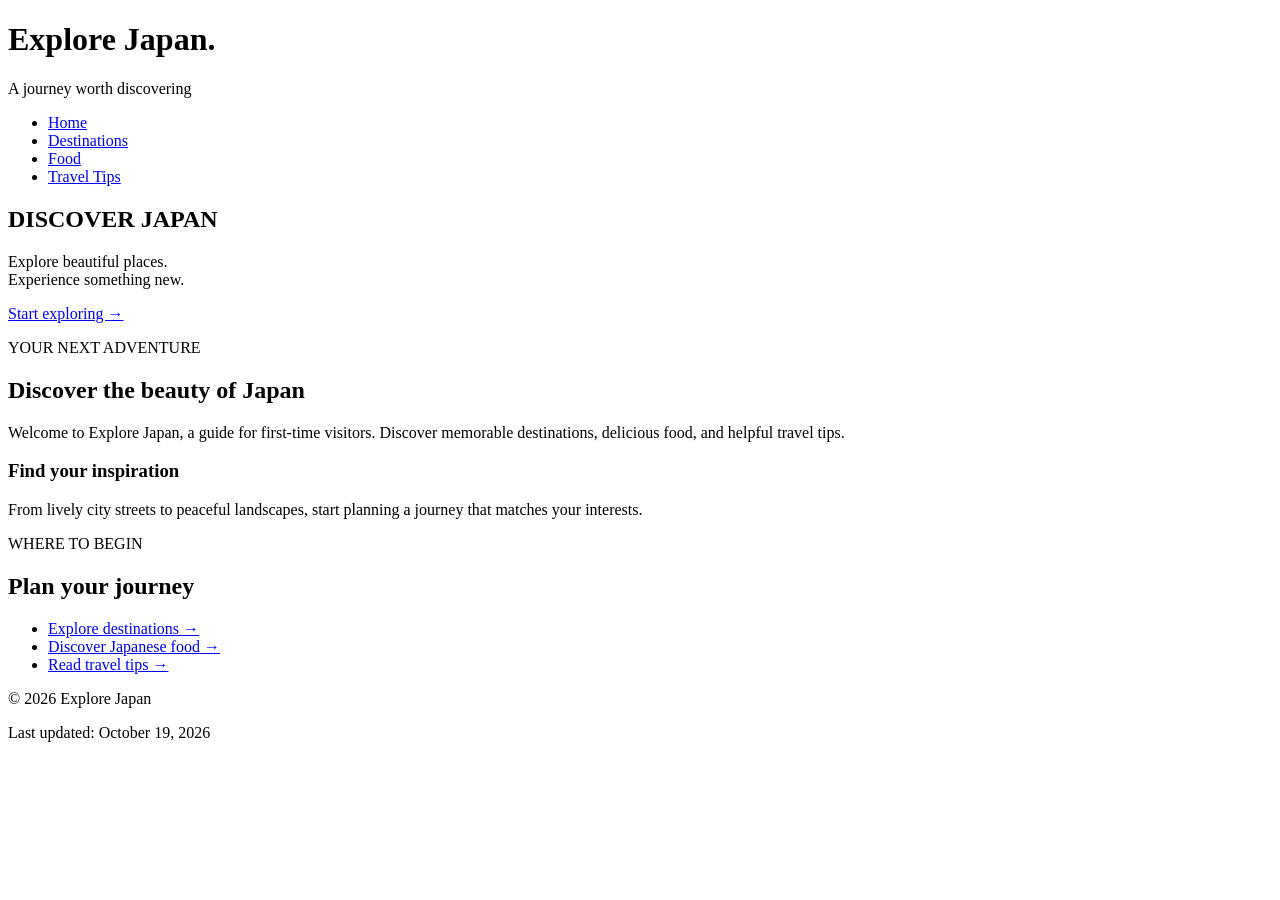
==== index.html @ c85fabd8 "Add files via upload" ====
<!DOCTYPE html>
<html lang="en">
<head>
    <meta charset="UTF-8">
    <meta name="description"
          content="Explore Japan: destinations, food, and travel tips.">
    <meta name="viewport"
          content="width=device-width, initial-scale=1.0">

    <title>Explore Japan | Home</title>
    <link rel="stylesheet" href="styles.css">
</head>

<body>
    <header>
        <h1>Explore Japan<span>.</span></h1>
        <p>A journey worth discovering</p>
    </header>

    <nav aria-label="Main navigation">
        <ul>
            <li><a href="index.html" aria-current="page">Home</a></li>
            <li><a href="#">Destinations</a></li>
            <li><a href="#">Food</a></li>
            <li><a href="#">Travel Tips</a></li>
        </ul>
    </nav>

    <main>
        <section class="hero">
            <h2>DISCOVER JAPAN</h2>
            <p>
                Explore beautiful places.<br>
                Experience something new.
            </p>
            <a class="button" href="#welcome">Start exploring &rarr;</a>
        </section>

        <div class="columns">
            <section id="welcome">
                <p class="eyebrow">YOUR NEXT ADVENTURE</p>
                <h2>Discover the beauty of Japan</h2>
                <p>
                    Welcome to Explore Japan, a guide for first-time
                    visitors. Discover memorable destinations,
                    delicious food, and helpful travel tips.
                </p>

                <h3>Find your inspiration</h3>
                <p>
                    From lively city streets to peaceful landscapes,
                    start planning a journey that matches your interests.
                </p>
            </section>

            <aside>
                <p class="eyebrow">WHERE TO BEGIN</p>
                <h2>Plan your journey</h2>
                <ul>
                    <li><a href="#">Explore destinations &rarr;</a></li>
                    <li><a href="#">Discover Japanese food &rarr;</a></li>
                    <li><a href="#">Read travel tips &rarr;</a></li>
                </ul>
            </aside>
        </div>
    </main>

    <footer>
        <p>&copy; 2026 Explore Japan</p>
        <p>Last updated: October 19, 2026</p>
    </footer>
</body>
</html>
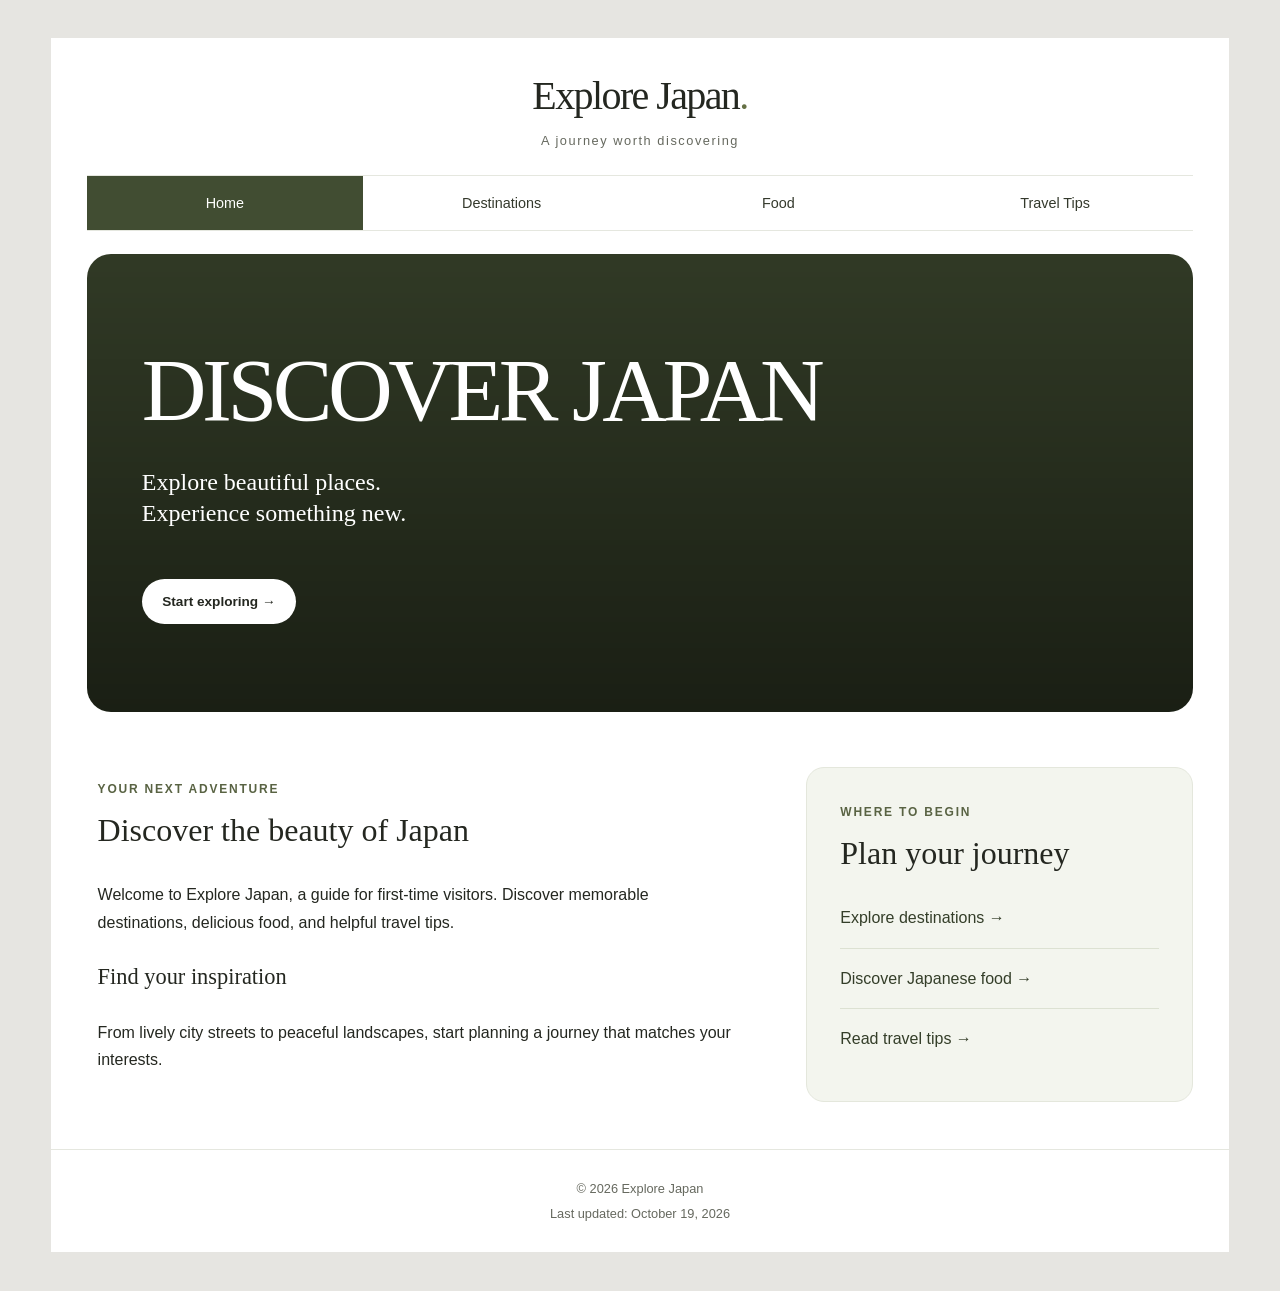
==== commit f644383f: "Add files via upload" ====
--- a/index.html
+++ b/index.html
@@ -8,7 +8,7 @@
           content="width=device-width, initial-scale=1.0">
 
     <title>Explore Japan | Home</title>
-    <link rel="stylesheet" href="styles.css">
+    <link rel="stylesheet" href="Styles.css">
 </head>
 
 <body>
--- a/Styles.css
+++ b/Styles.css
@@ -0,0 +1,263 @@
+/* General layout */
+* {
+    box-sizing: border-box;
+}
+
+html {
+    background-color: #e6e5e1;
+}
+
+body {
+    width: 92%;
+    margin: 3% auto;
+    color: #242720;
+    background-color: #ffffff;
+    font-family: Arial, Helvetica, sans-serif;
+    font-size: 100%;
+    line-height: 1.7;
+}
+
+/* Header */
+header {
+    padding: 2% 4%;
+    text-align: center;
+}
+
+header h1 {
+    margin: 0;
+    font-family: Georgia, "Times New Roman", serif;
+    font-size: 2.5em;
+    font-weight: normal;
+    letter-spacing: -0.04em;
+}
+
+header h1 span {
+    color: #657044;
+}
+
+header p {
+    margin: 0;
+    color: #66695f;
+    font-size: 0.8em;
+    letter-spacing: 0.12em;
+}
+
+/* Navigation */
+nav {
+    margin: 0 3%;
+    border-top: 1px solid #e5e7df;
+    border-bottom: 1px solid #e5e7df;
+}
+
+nav ul {
+    margin: 0;
+    padding: 0;
+    list-style: none;
+}
+
+nav ul::after {
+    content: "";
+    display: block;
+    clear: both;
+}
+
+nav li {
+    float: left;
+    width: 25%;
+}
+
+nav a {
+    display: block;
+    padding: 1em 2%;
+    color: #34392c;
+    text-align: center;
+    text-decoration: none;
+    font-size: 0.9em;
+}
+
+nav a:hover,
+nav a:focus,
+nav a[aria-current="page"] {
+    color: #ffffff;
+    background-color: #414d32;
+}
+
+/* Main area */
+main {
+    width: 100%;
+    padding: 2% 3% 4%;
+}
+
+/* Large scenic banner */
+.hero {
+    padding: 8% 5%;
+    border-radius: 24px;
+    color: #ffffff;
+    background-color: #414d32;
+    background-image:
+        linear-gradient(
+            rgba(0, 0, 0, 0.25),
+            rgba(0, 0, 0, 0.6)
+        ),
+        url("images/japan.jpg");
+    background-position: center;
+    background-size: cover;
+}
+
+.hero h2 {
+    margin: 0 0 3%;
+    font-family: Georgia, "Times New Roman", serif;
+    font-size: clamp(2.5em, 7vw, 7em);
+    font-weight: normal;
+    line-height: 1.05;
+    letter-spacing: -0.05em;
+}
+
+.hero p {
+    margin-bottom: 5%;
+    font-family: Georgia, "Times New Roman", serif;
+    font-size: 1.5em;
+    line-height: 1.3;
+}
+
+.button {
+    display: inline-block;
+    padding: 0.8em 1.5em;
+    border-radius: 30px;
+    color: #242720;
+    background-color: #ffffff;
+    text-decoration: none;
+    font-size: 0.85em;
+    font-weight: bold;
+}
+
+.button:hover,
+.button:focus {
+    background-color: #e5e9d9;
+}
+
+/* Book-style fluid columns */
+.columns {
+    width: 100%;
+    margin-top: 5%;
+}
+
+.columns::after {
+    content: "";
+    display: block;
+    clear: both;
+}
+
+#welcome {
+    float: left;
+    width: 62%;
+    padding: 1% 3% 1% 1%;
+}
+
+aside {
+    float: right;
+    width: 35%;
+    padding: 3%;
+    border: 1px solid #e4e7dc;
+    border-radius: 18px;
+    background-color: #f3f5ee;
+}
+
+.columns h2 {
+    margin: 0 0 5%;
+    font-family: Georgia, "Times New Roman", serif;
+    font-size: 2em;
+    font-weight: normal;
+    line-height: 1.2;
+}
+
+.columns h3 {
+    font-family: Georgia, "Times New Roman", serif;
+    font-size: 1.4em;
+    font-weight: normal;
+}
+
+.eyebrow {
+    margin-top: 0;
+    color: #596343;
+    font-size: 0.75em;
+    font-weight: bold;
+    letter-spacing: 0.15em;
+}
+
+aside ul {
+    margin: 0;
+    padding: 0;
+    list-style: none;
+}
+
+aside li {
+    border-bottom: 1px solid #dce1d2;
+}
+
+aside li:last-child {
+    border-bottom: 0;
+}
+
+aside a {
+    display: block;
+    padding: 1em 0;
+    color: #343e29;
+    text-decoration: none;
+}
+
+aside a:hover,
+aside a:focus {
+    text-decoration: underline;
+}
+
+/* Scalable content images */
+main img {
+    max-width: 100%;
+    height: auto;
+    border-radius: 16px;
+}
+
+/* Footer */
+footer {
+    clear: both;
+    padding: 2%;
+    border-top: 1px solid #e5e7df;
+    color: #66695f;
+    text-align: center;
+    font-size: 0.8em;
+}
+
+footer p {
+    margin: 0.3em 0;
+}
+
+/* Smaller screens */
+@media screen and (max-width: 600px) {
+    nav li {
+        width: 50%;
+    }
+
+    .hero {
+        padding: 12% 6%;
+    }
+
+    .hero p {
+        font-size: 1.2em;
+    }
+
+    #welcome,
+    aside {
+        float: none;
+        width: 100%;
+    }
+
+    #welcome {
+        padding: 4% 1%;
+    }
+
+    aside {
+        margin-top: 4%;
+        padding: 6%;
+    }
+}
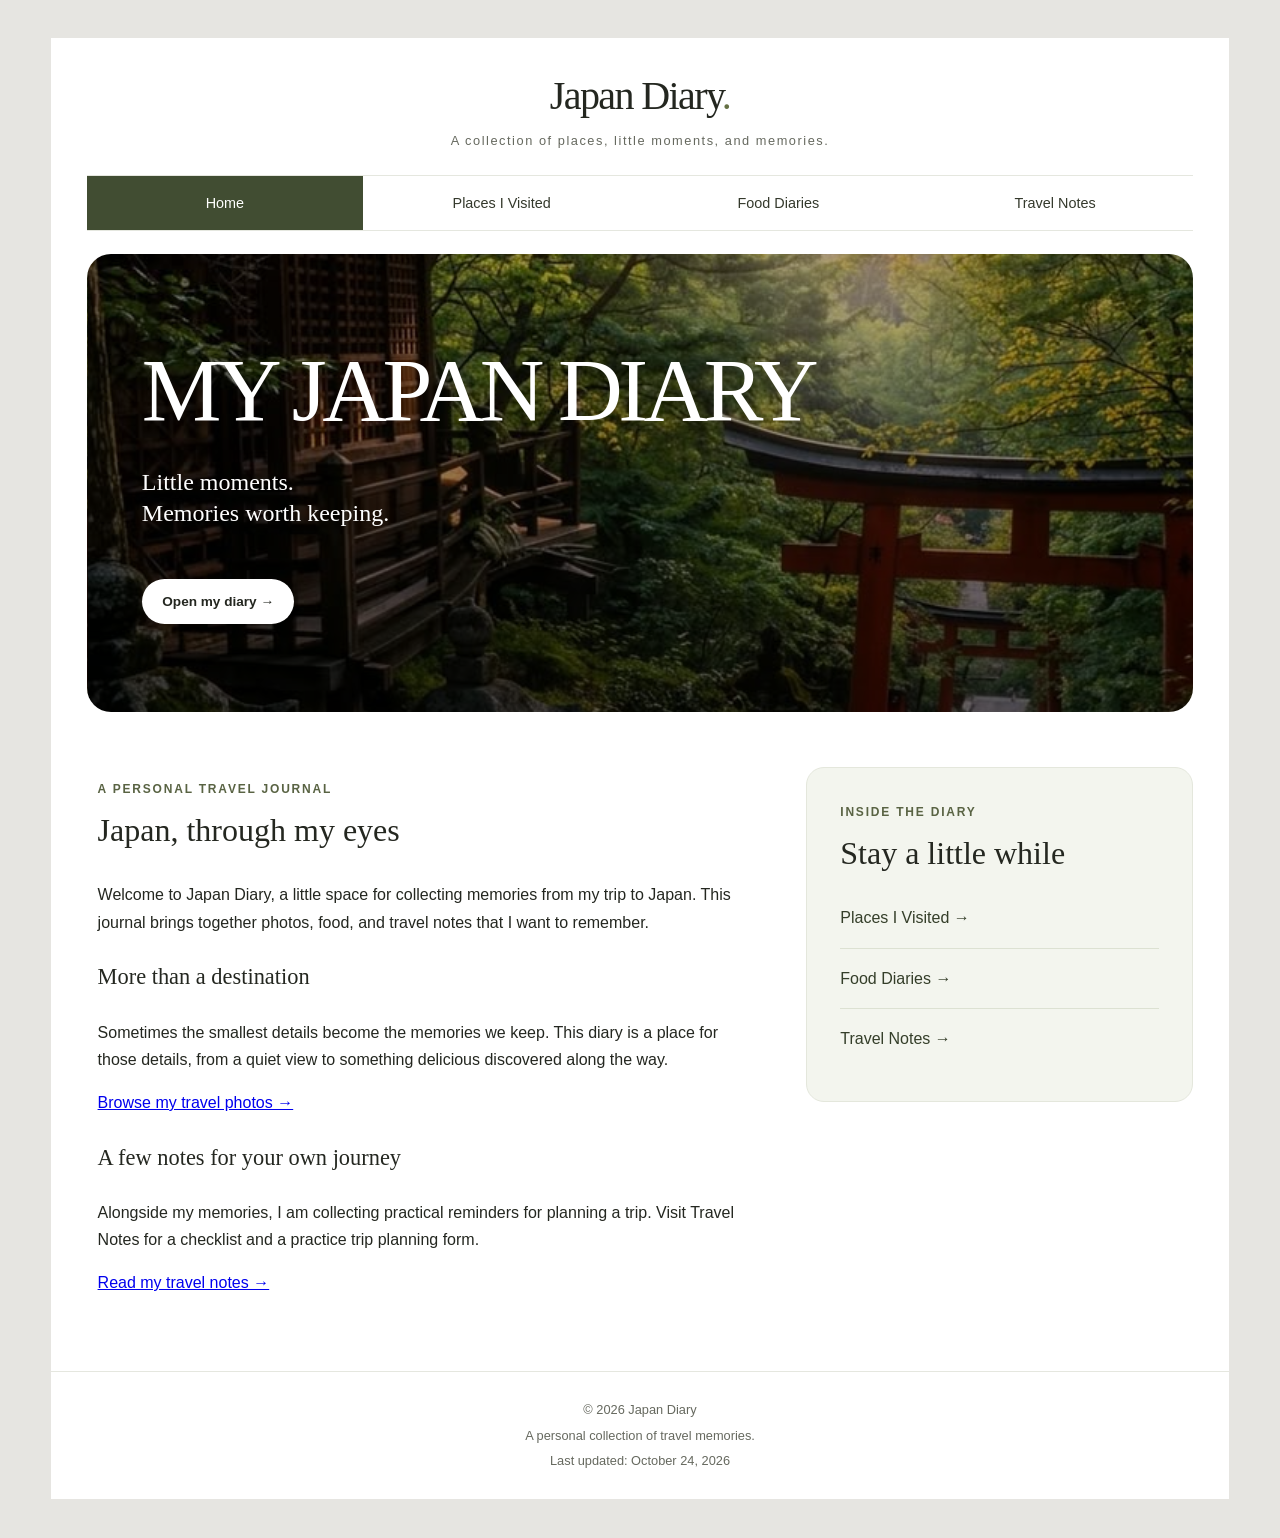
==== commit f0b6dc49: "Add files via upload" ====
--- a/index.html
+++ b/index.html
@@ -3,71 +3,103 @@
 <head>
     <meta charset="UTF-8">
     <meta name="description"
-          content="Explore Japan: destinations, food, and travel tips.">
+          content="Japan Diary: travel memories, favorite places, food, and personal travel notes.">
     <meta name="viewport"
           content="width=device-width, initial-scale=1.0">
-
-    <title>Explore Japan | Home</title>
+    <title>Japan Diary | Home</title>
     <link rel="stylesheet" href="Styles.css">
 </head>
 
 <body>
     <header>
-        <h1>Explore Japan<span>.</span></h1>
-        <p>A journey worth discovering</p>
+        <h1>Japan Diary<span>.</span></h1>
+        <p>A collection of places, little moments, and memories.</p>
     </header>
 
     <nav aria-label="Main navigation">
         <ul>
             <li><a href="index.html" aria-current="page">Home</a></li>
-            <li><a href="#">Destinations</a></li>
-            <li><a href="#">Food</a></li>
-            <li><a href="#">Travel Tips</a></li>
+            <li><a href="destinations.html">Places I Visited</a></li>
+            <li><a href="food.html">Food Diaries</a></li>
+            <li><a href="tips.html">Travel Notes</a></li>
         </ul>
     </nav>
 
     <main>
         <section class="hero">
-            <h2>DISCOVER JAPAN</h2>
+            <h2>MY JAPAN DIARY</h2>
             <p>
-                Explore beautiful places.<br>
-                Experience something new.
+                Little moments.<br>
+                Memories worth keeping.
             </p>
-            <a class="button" href="#welcome">Start exploring &rarr;</a>
+            <a class="button" href="destinations.html">
+                Open my diary &rarr;
+            </a>
         </section>
 
         <div class="columns">
             <section id="welcome">
-                <p class="eyebrow">YOUR NEXT ADVENTURE</p>
-                <h2>Discover the beauty of Japan</h2>
+                <p class="eyebrow">A PERSONAL TRAVEL JOURNAL</p>
+                <h2>Japan, through my eyes</h2>
+
                 <p>
-                    Welcome to Explore Japan, a guide for first-time
-                    visitors. Discover memorable destinations,
-                    delicious food, and helpful travel tips.
+                    Welcome to Japan Diary, a little space for
+                    collecting memories from my trip to Japan.
+                    This journal brings together photos, food,
+                    and travel notes that I want to remember.
                 </p>
 
-                <h3>Find your inspiration</h3>
+                <h3>More than a destination</h3>
                 <p>
-                    From lively city streets to peaceful landscapes,
-                    start planning a journey that matches your interests.
+                    Sometimes the smallest details become the
+                    memories we keep. This diary is a place for
+                    those details, from a quiet view to something
+                    delicious discovered along the way.
+                </p>
+
+                <p>
+                    <a href="destinations.html">
+                        Browse my travel photos &rarr;
+                    </a>
+                </p>
+
+                <h3>A few notes for your own journey</h3>
+                <p>
+                    Alongside my memories, I am collecting
+                    practical reminders for planning a trip.
+                    Visit Travel Notes for a checklist and
+                    a practice trip planning form.
+                </p>
+
+                <p>
+                    <a href="tips.html">Read my travel notes &rarr;</a>
                 </p>
             </section>
 
             <aside>
-                <p class="eyebrow">WHERE TO BEGIN</p>
-                <h2>Plan your journey</h2>
+                <p class="eyebrow">INSIDE THE DIARY</p>
+                <h2>Stay a little while</h2>
                 <ul>
-                    <li><a href="#">Explore destinations &rarr;</a></li>
-                    <li><a href="#">Discover Japanese food &rarr;</a></li>
-                    <li><a href="#">Read travel tips &rarr;</a></li>
+                    <li>
+                        <a href="destinations.html">
+                            Places I Visited &rarr;
+                        </a>
+                    </li>
+                    <li>
+                        <a href="food.html">Food Diaries &rarr;</a>
+                    </li>
+                    <li>
+                        <a href="tips.html">Travel Notes &rarr;</a>
+                    </li>
                 </ul>
             </aside>
         </div>
     </main>
 
     <footer>
-        <p>&copy; 2026 Explore Japan</p>
-        <p>Last updated: October 19, 2026</p>
+        <p>&copy; 2026 Japan Diary</p>
+        <p>A personal collection of travel memories.</p>
+        <p>Last updated: October 24, 2026</p>
     </footer>
 </body>
 </html>
--- a/Styles.css
+++ b/Styles.css
@@ -99,7 +99,7 @@
             rgba(0, 0, 0, 0.25),
             rgba(0, 0, 0, 0.6)
         ),
-        url("images/japan.jpg");
+     url("Images/japan.jpg");
     background-position: center;
     background-size: cover;
 }
@@ -260,4 +260,140 @@
         margin-top: 4%;
         padding: 6%;
     }
+}/* Trip planning form */
+form {
+    margin-top: 5%;
+}
+
+fieldset {
+    min-width: 0;
+    margin: 0;
+    padding: 5%;
+    border: 1px solid #c8cebd;
+    border-radius: 16px;
+}
+
+legend {
+    padding: 0 0.5em;
+    color: #414d32;
+    font-weight: bold;
+}
+
+form label {
+    display: block;
+    margin-top: 1em;
+    margin-bottom: 0.4em;
+    font-weight: bold;
+}
+
+form input,
+form select,
+form textarea {
+    display: block;
+    width: 100%;
+    padding: 0.8em;
+    border: 1px solid #929b83;
+    border-radius: 6px;
+    color: #242720;
+    background-color: #ffffff;
+    font: inherit;
+}
+
+form textarea {
+    resize: vertical;
+}
+
+form input:focus,
+form select:focus,
+form textarea:focus {
+    outline: 2px solid #414d32;
+    outline-offset: 2px;
+}
+
+.form-buttons {
+    margin-top: 1.5em;
+}
+
+.form-buttons button {
+    margin: 0.4em 0.5em 0 0;
+    padding: 0.8em 1.5em;
+    border: 1px solid #414d32;
+    border-radius: 24px;
+    color: #ffffff;
+    background-color: #414d32;
+    font: inherit;
+    cursor: pointer;
+}
+
+.form-buttons button[type="reset"] {
+    color: #414d32;
+    background-color: #ffffff;
+}
+
+.form-buttons button:hover {
+    color: #ffffff;
+    background-color: #28321e;
+}
+
+.form-buttons button:focus {
+    outline: 2px solid #414d32;
+    outline-offset: 3px;
+}
+
+/* Fluid image gallery */
+.gallery-grid::after {
+    content: "";
+    display: block;
+    clear: both;
+}
+
+.gallery {
+    float: left;
+    width: 48%;
+    margin: 0 4% 4% 0;
+    border: 1px solid #c8cebd;
+    border-radius: 12px;
+    overflow: hidden;
+    background-color: #ffffff;
+}
+
+.gallery:nth-child(even) {
+    margin-right: 0;
+}
+
+.gallery:hover {
+    border-color: #414d32;
+}
+
+.gallery a {
+    display: block;
+}
+
+.gallery a:focus {
+    outline: 3px solid #414d32;
+    outline-offset: -3px;
+}
+
+.gallery img {
+    display: block;
+    width: 100%;
+    height: auto;
+    aspect-ratio: 4 / 3;
+    object-fit: cover;
+    border-radius: 0;
+}
+
+.desc {
+    padding: 1em;
+    text-align: center;
+    font-size: 0.9em;
+}
+
+@media screen and (max-width: 600px) {
+    .gallery {
+        float: none;
+        width: 100%;
+        margin-right: 0;
+        margin-bottom: 6%;
+    }
 }
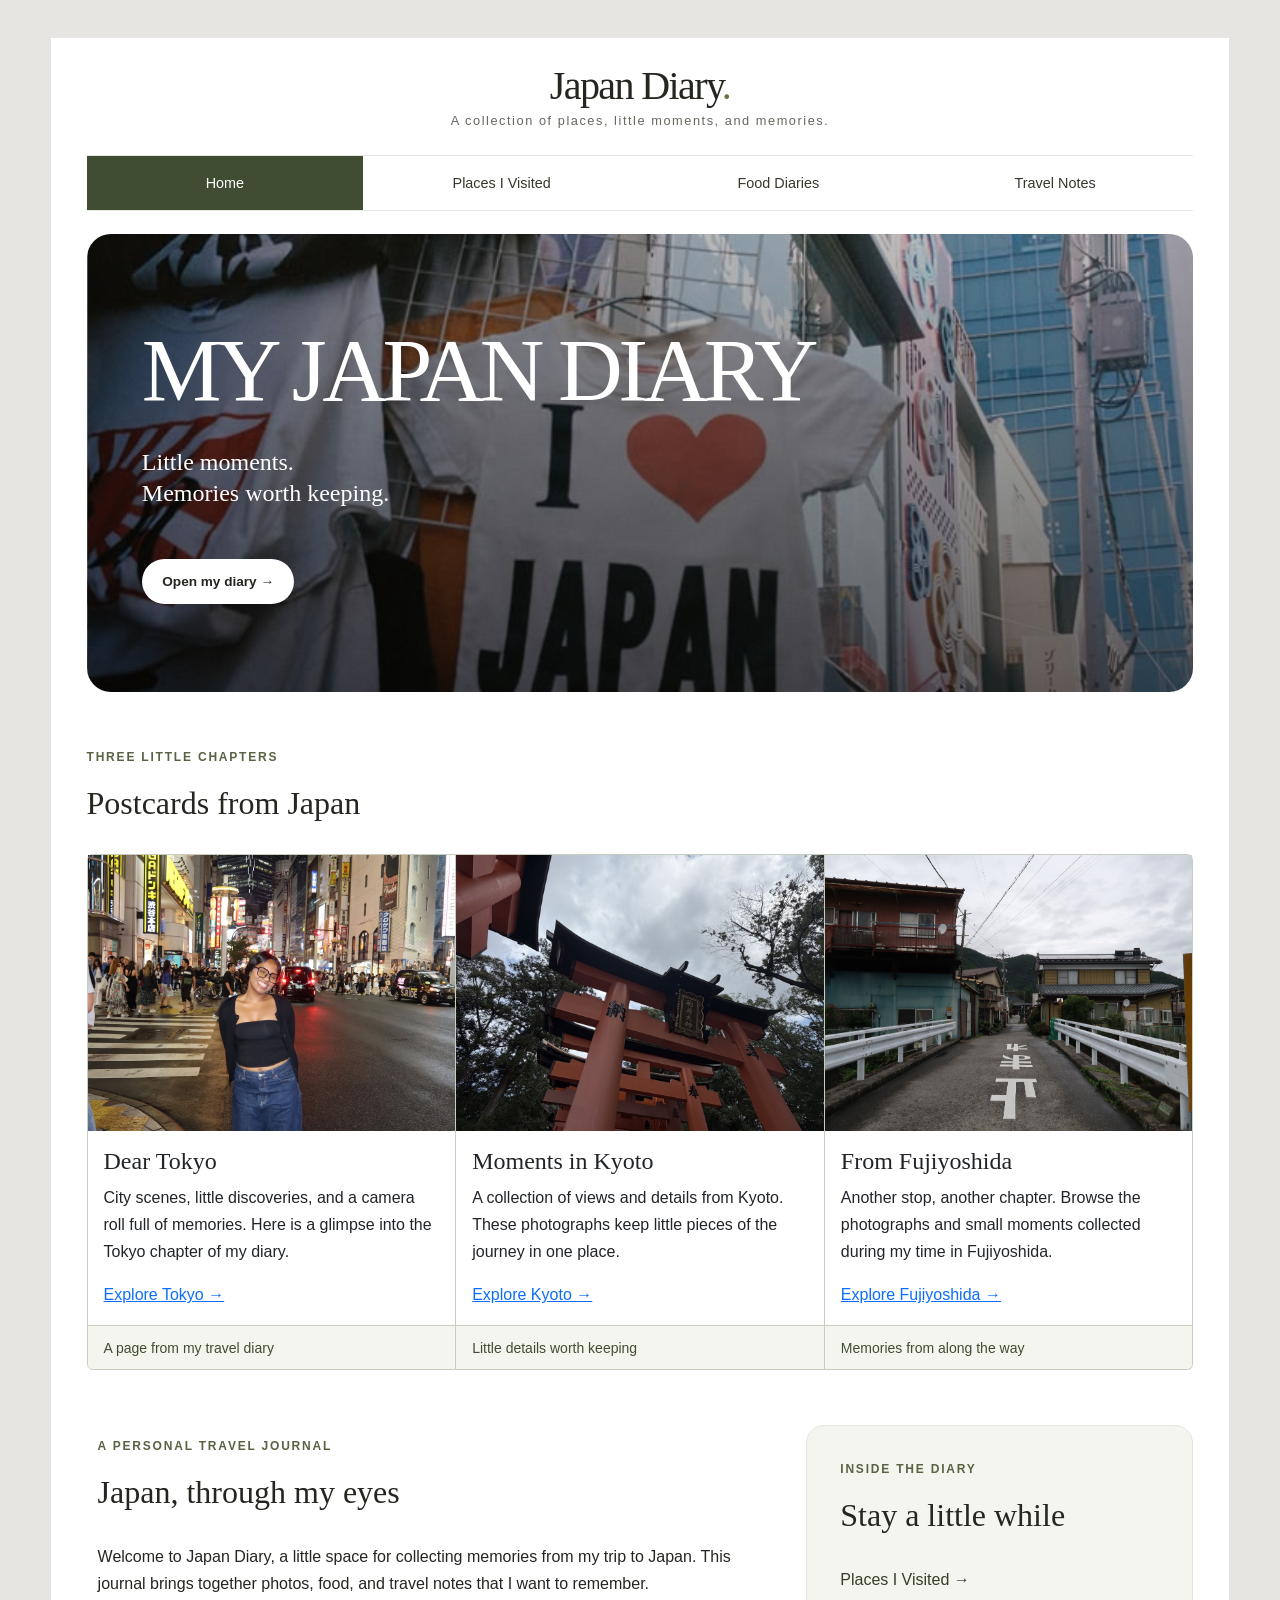
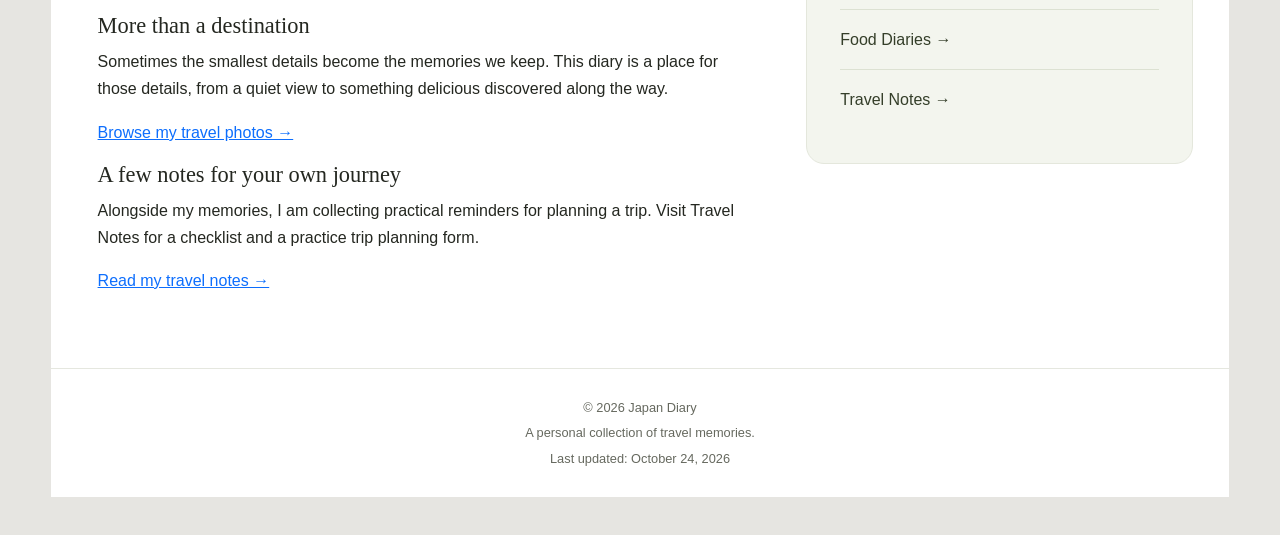
==== commit aac10550: "Add files via upload" ====
--- a/index.html
+++ b/index.html
@@ -7,7 +7,9 @@
     <meta name="viewport"
           content="width=device-width, initial-scale=1.0">
     <title>Japan Diary | Home</title>
-    <link rel="stylesheet" href="Styles.css">
+    <link href="https://cdn.jsdelivr.net/npm/bootstrap@5.3.8/dist/css/bootstrap.min.css"
+      rel="stylesheet">
+<link rel="stylesheet" href="Styles.css">
 </head>
 
 <body>
@@ -36,6 +38,80 @@
                 Open my diary &rarr;
             </a>
         </section>
+
+
+        <section class="diary-highlights" aria-labelledby="highlights-title">
+    <p class="eyebrow">THREE LITTLE CHAPTERS</p>
+    <h2 id="highlights-title">Postcards from Japan</h2>
+
+    <div class="card-group">
+        <div class="card">
+            <img src="Images/tokyo1.jpg"
+                 class="card-img-top"
+                 alt="A photograph from my Tokyo travel diary">
+
+            <div class="card-body">
+                <h3 class="card-title">Dear Tokyo</h3>
+                <p class="card-text">
+                    City scenes, little discoveries, and a camera
+                    roll full of memories. Here is a glimpse
+                    into the Tokyo chapter of my diary.
+                </p>
+                <a href="destinations.html#tokyo">
+                    Explore Tokyo &rarr;
+                </a>
+            </div>
+
+            <div class="card-footer">
+                <small>A page from my travel diary</small>
+            </div>
+        </div>
+
+        <div class="card">
+            <img src="Images/kyoto1.jpg"
+                 class="card-img-top"
+                 alt="A photograph from my Kyoto travel diary">
+
+            <div class="card-body">
+                <h3 class="card-title">Moments in Kyoto</h3>
+                <p class="card-text">
+                    A collection of views and details from
+                    Kyoto. These photographs keep little
+                    pieces of the journey in one place.
+                </p>
+                <a href="destinations.html#kyoto">
+                    Explore Kyoto &rarr;
+                </a>
+            </div>
+
+            <div class="card-footer">
+                <small>Little details worth keeping</small>
+            </div>
+        </div>
+
+        <div class="card">
+            <img src="Images/fujiyoshida1.jpg"
+                 class="card-img-top"
+                 alt="A photograph from my Fujiyoshida travel diary">
+
+            <div class="card-body">
+                <h3 class="card-title">From Fujiyoshida</h3>
+                <p class="card-text">
+                    Another stop, another chapter. Browse
+                    the photographs and small moments
+                    collected during my time in Fujiyoshida.
+                </p>
+                <a href="destinations.html#fujiyoshida">
+                    Explore Fujiyoshida &rarr;
+                </a>
+            </div>
+
+            <div class="card-footer">
+                <small>Memories from along the way</small>
+            </div>
+        </div>
+    </div>
+</section>
 
         <div class="columns">
             <section id="welcome">
@@ -101,5 +177,8 @@
         <p>A personal collection of travel memories.</p>
         <p>Last updated: October 24, 2026</p>
     </footer>
+
+
+<script src="https://cdn.jsdelivr.net/npm/bootstrap@5.3.8/dist/js/bootstrap.bundle.min.js"></script>
 </body>
 </html>
--- a/Styles.css
+++ b/Styles.css
@@ -396,4 +396,72 @@
         margin-right: 0;
         margin-bottom: 6%;
     }
+}
+/* Bootstrap card group */
+.diary-highlights {
+    margin: 5% 0;
+}
+
+.diary-highlights > h2 {
+    margin-bottom: 1em;
+    font-family: Georgia, "Times New Roman", serif;
+    font-weight: normal;
+}
+
+.diary-highlights .card {
+    border-color: #c8cebd;
+}
+
+.diary-highlights .card-img-top {
+    width: 100%;
+    height: auto;
+    aspect-ratio: 4 / 3;
+    object-fit: cover;
+    border-radius: 0;
+}
+
+.diary-highlights .card-title {
+    font-family: Georgia, "Times New Roman", serif;
+    font-size: 1.5em;
+}
+
+.diary-highlights .card-footer {
+    color: #414d32;
+    background-color: #f3f5ee;
+    border-color: #c8cebd;
+}
+
+/* Bootstrap accordion */
+.diary-faq {
+    margin: 2em 0;
+}
+
+.diary-faq .accordion-header {
+    margin: 0;
+    padding: 0;
+}
+
+.diary-faq .accordion-item {
+    border-color: #c8cebd;
+}
+
+.diary-faq .accordion-button {
+    color: #343e29;
+    background-color: #f3f5ee;
+    font-family: Arial, Helvetica, sans-serif;
+    line-height: 1.5;
+}
+
+.diary-faq .accordion-button:not(.collapsed) {
+    color: #ffffff;
+    background-color: #414d32;
+}
+
+.diary-faq .accordion-button:focus {
+    box-shadow: inset 0 0 0 3px #929b83;
+}
+
+.diary-faq .accordion-body {
+    color: #242720;
+    background-color: #ffffff;
 }
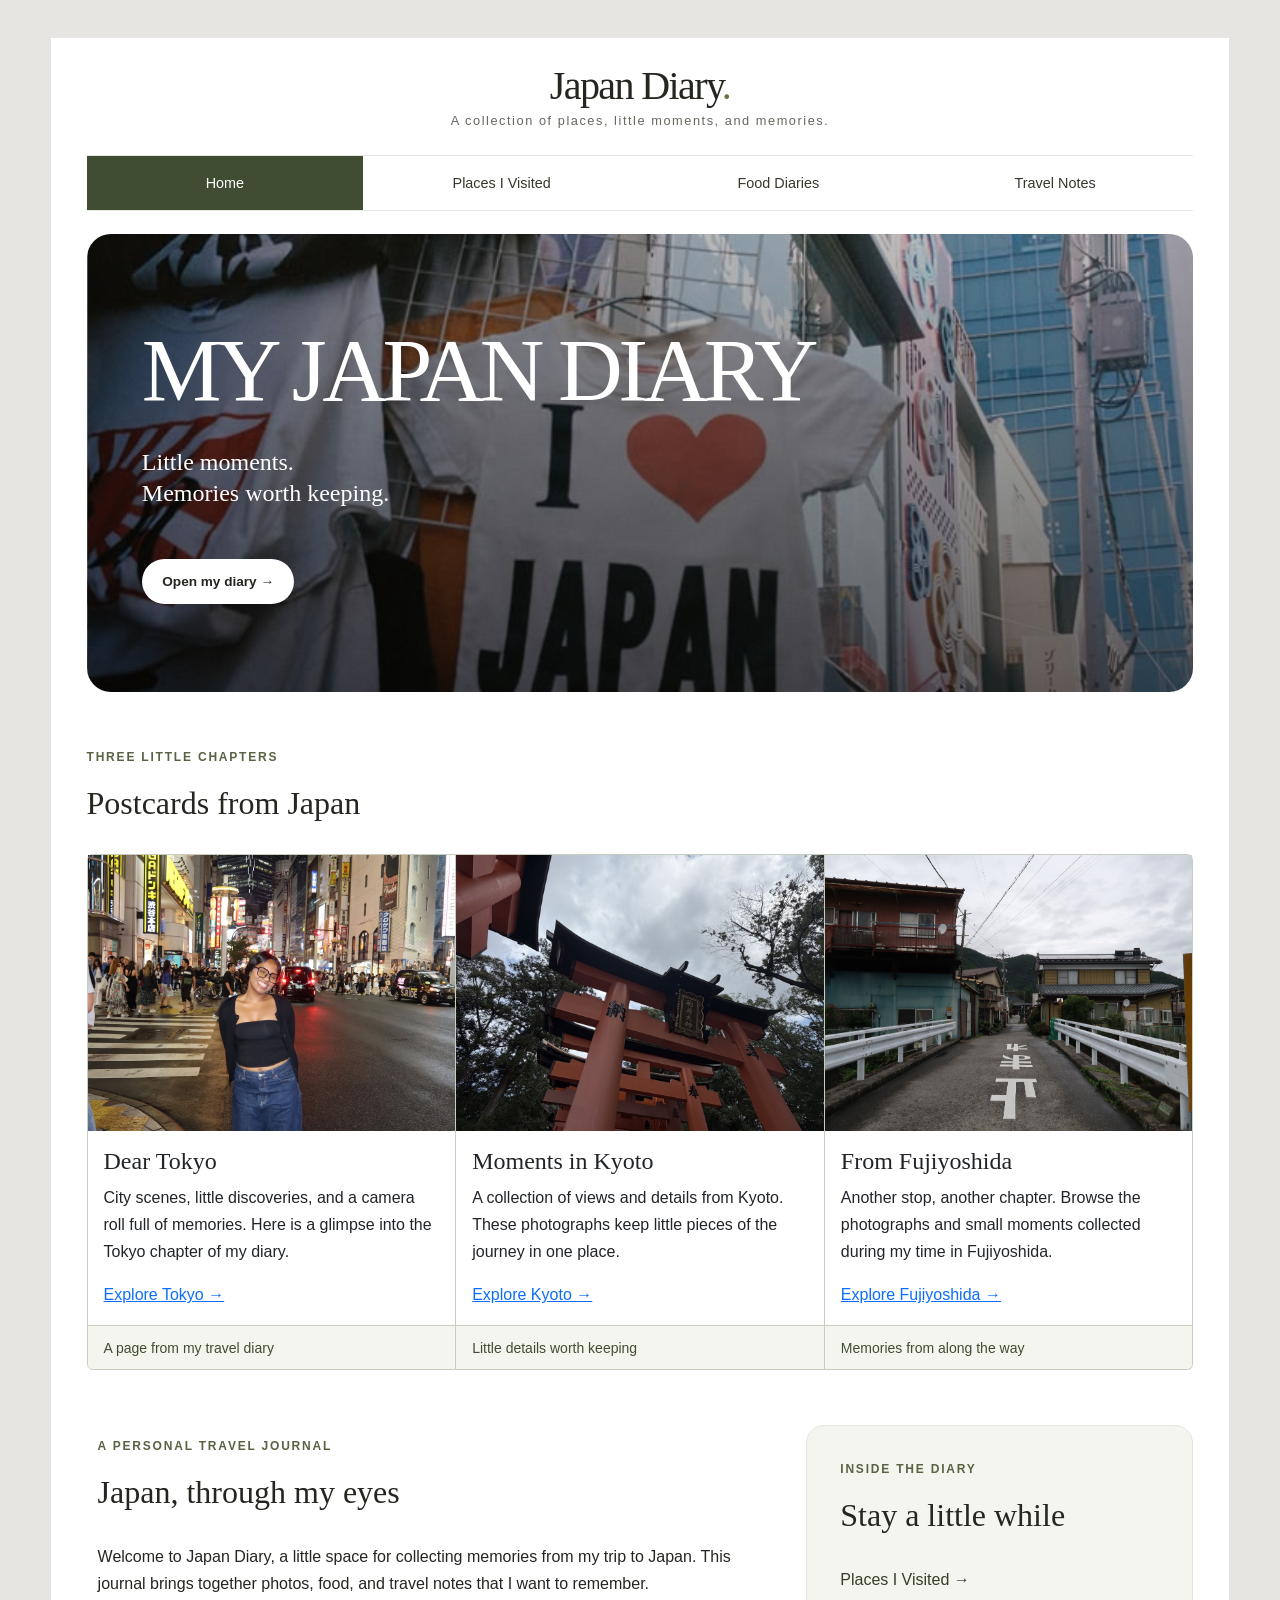
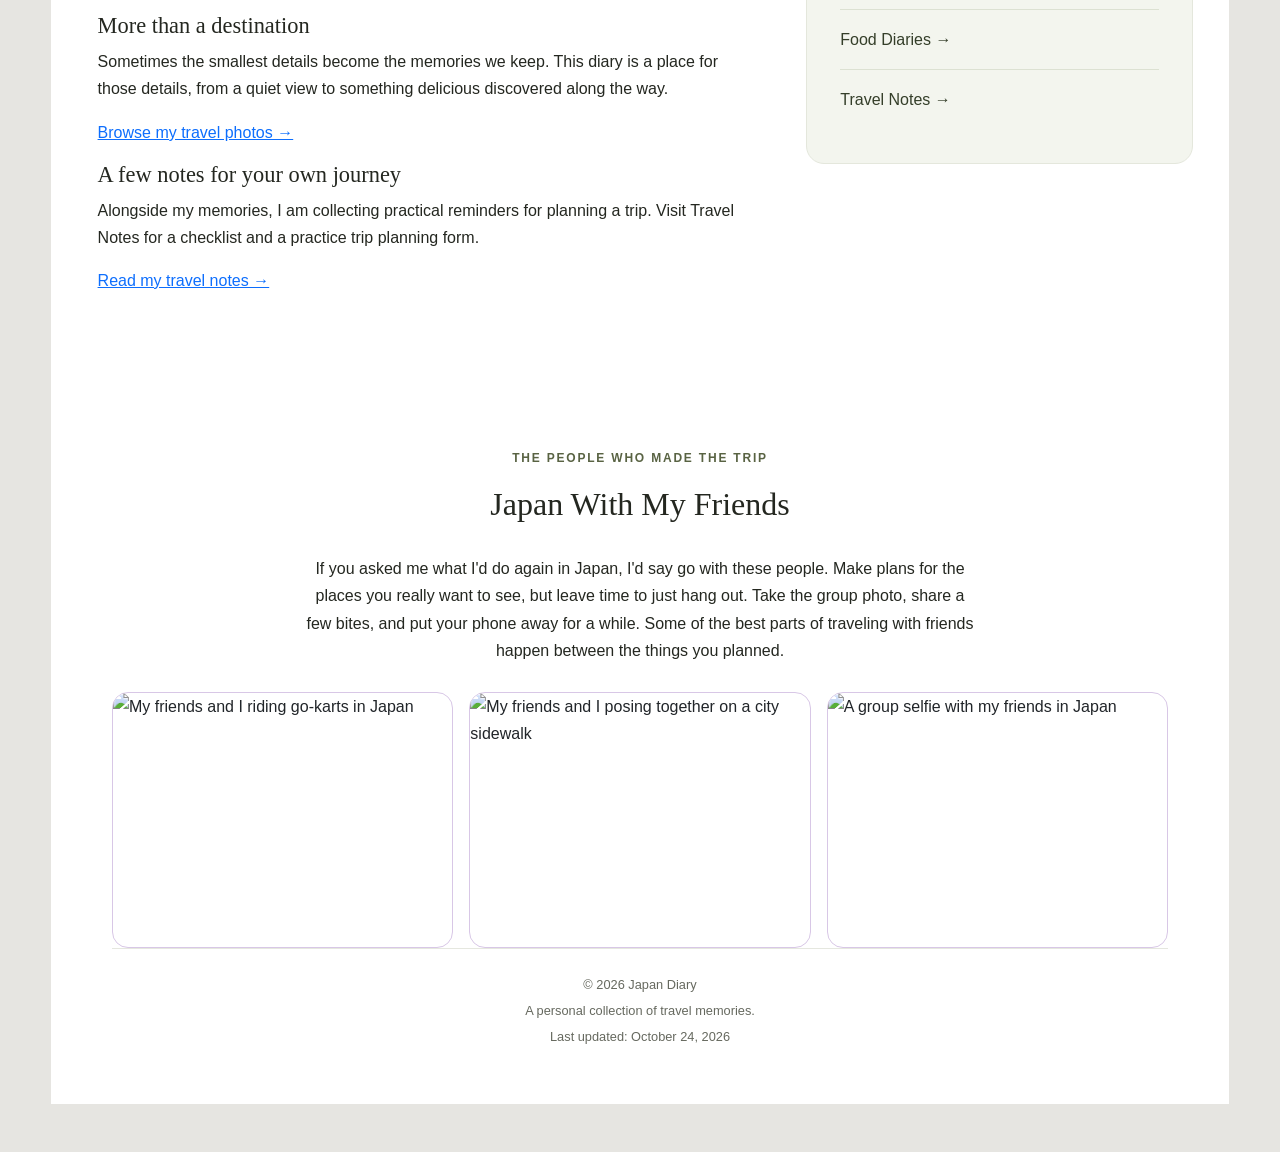
==== commit 8d83b6a9: "Add files via upload" ====
--- a/index.html
+++ b/index.html
@@ -172,6 +172,42 @@
         </div>
     </main>
 
+        <section class="diary-highlights friends-section" aria-labelledby="friends-title">
+    <p class="eyebrow">THE PEOPLE WHO MADE THE TRIP</p>
+    <h2 id="friends-title">Japan With My Friends</h2>
+
+    <p class="friends-intro">
+        If you asked me what I'd do again in Japan, I'd say go with
+        these people. Make plans for the places you really want to see,
+        but leave time to just hang out. Take the group photo, share a
+        few bites, and put your phone away for a while. Some of the best
+        parts of traveling with friends happen between the things you planned.
+    </p>
+
+    <div class="card-group">
+    <figure class="card">
+        <img src="friends/friends1.jpg"
+             class="card-img-top"
+             alt="My friends and I riding go-karts in Japan"
+             loading="lazy">
+    </figure>
+
+    <figure class="card">
+        <img src="friends/friends2.jpg"
+             class="card-img-top"
+             alt="My friends and I posing together on a city sidewalk"
+             loading="lazy">
+    </figure>
+
+    <figure class="card">
+        <img src="friends/friends3.jpg"
+             class="card-img-top"
+             alt="A group selfie with my friends in Japan"
+             loading="lazy">
+    </figure>
+</div>
+
+
     <footer>
         <p>&copy; 2026 Japan Diary</p>
         <p>A personal collection of travel memories.</p>
--- a/Styles.css
+++ b/Styles.css
@@ -464,4 +464,56 @@
 .diary-faq .accordion-body {
     color: #242720;
     background-color: #ffffff;
-}+}
+/* Homepage: Japan With My Friends */
+.friends-section {
+    box-sizing: border-box;
+    width: 100%;
+    max-width: 72rem;
+    margin: 3rem auto;
+    padding: 2rem clamp(1rem, 5vw, 3rem);
+}
+
+.friends-section .eyebrow,
+.friends-section h2 {
+    text-align: center;
+}
+
+.friends-section .friends-intro {
+    max-width: 42rem;
+    margin: 0 auto 1.75rem;
+    text-align: center;
+}
+
+.friends-section .card-group {
+    display: grid;
+    grid-template-columns: repeat(3, minmax(0, 1fr));
+    gap: 1rem;
+}
+
+.friends-section .card-group > .card {
+    min-width: 0;
+    margin: 0;
+    overflow: hidden;
+    border: 1px solid #d8c7e6;
+    border-radius: 16px;
+}
+
+.friends-section .card-img-top {
+    display: block;
+    width: 100%;
+    height: auto;
+    aspect-ratio: 4 / 3;
+    object-fit: cover;
+    object-position: center 35%;
+}
+
+.friends-section figcaption {
+    padding: 1rem;
+}
+
+@media (max-width: 700px) {
+    .friends-section .card-group {
+        grid-template-columns: 1fr;
+    }
+}
